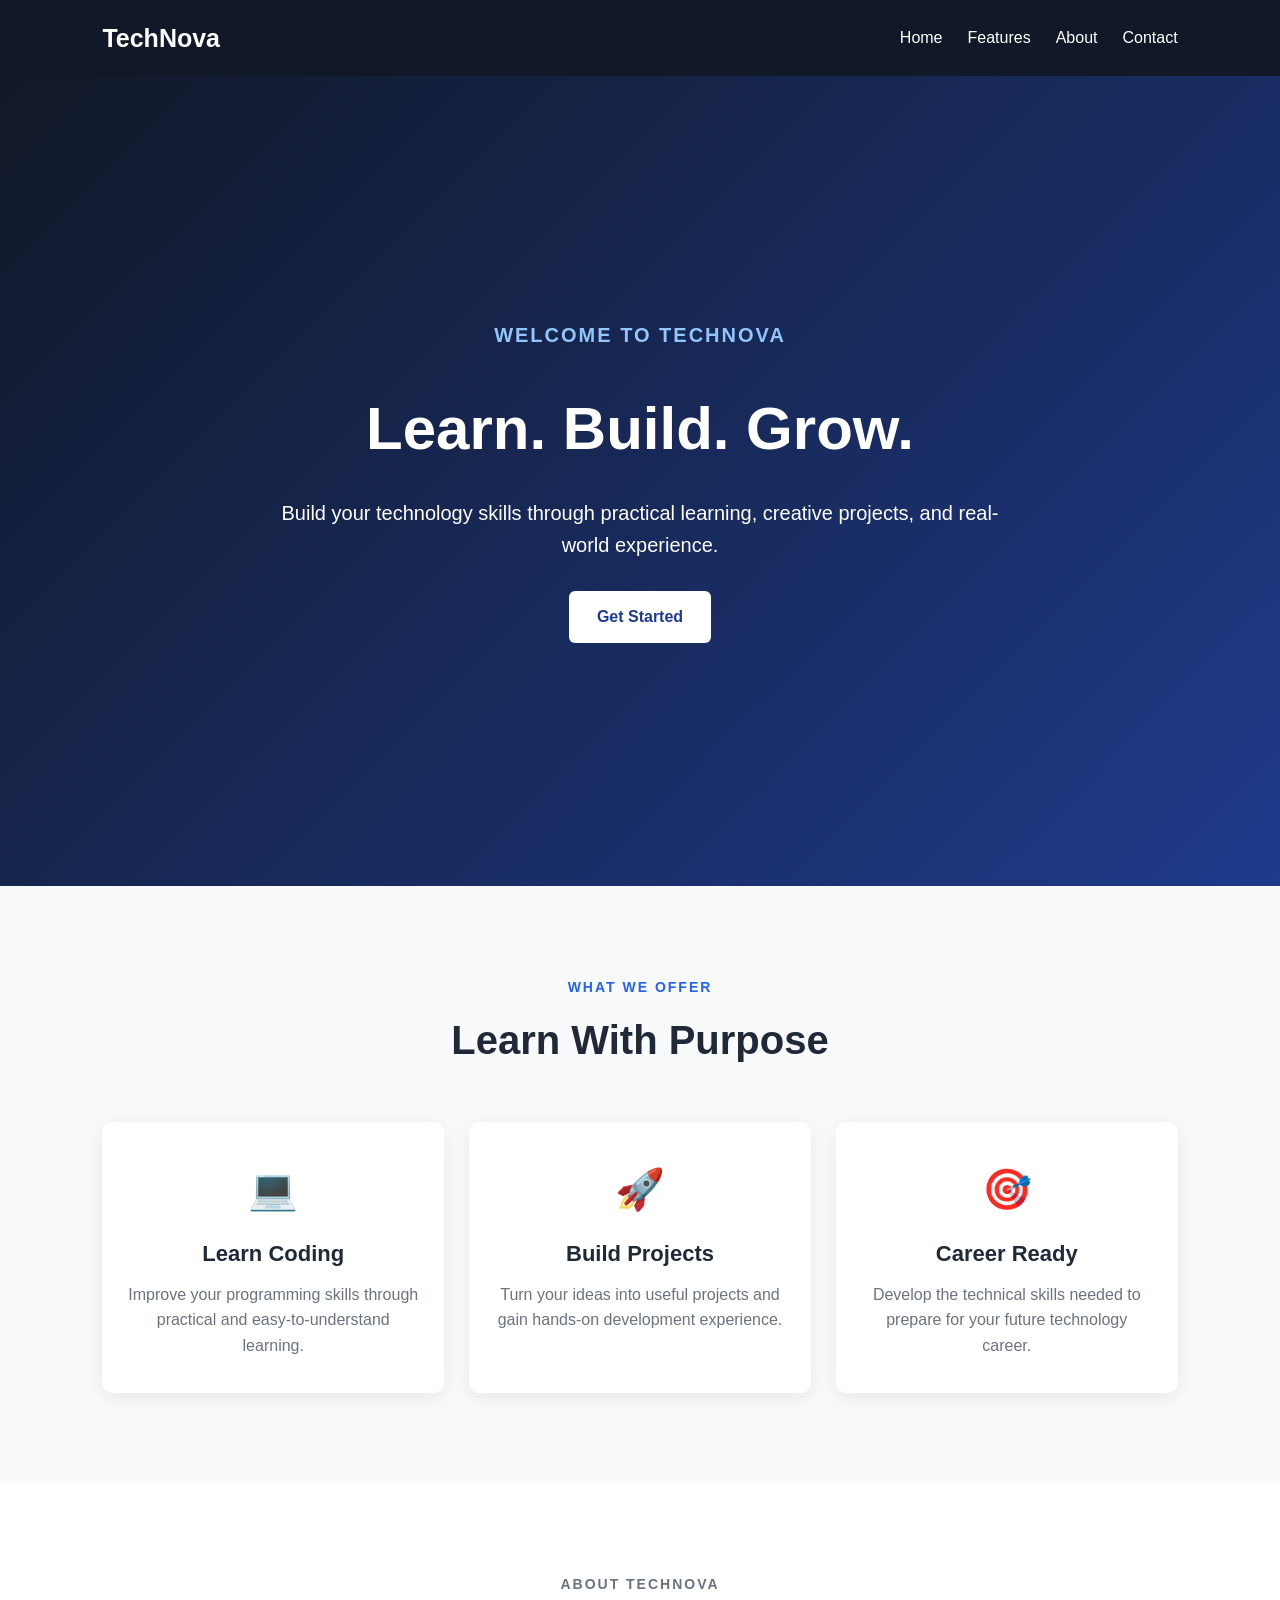
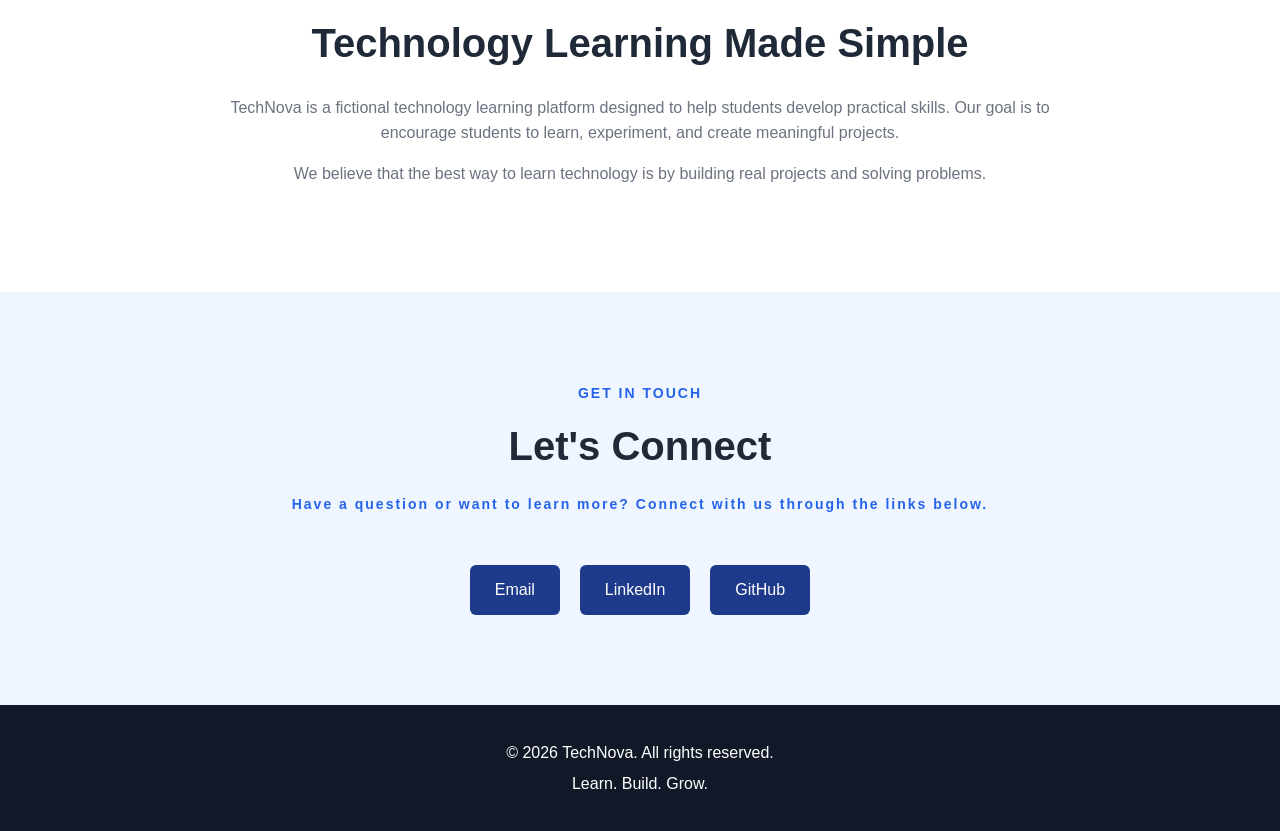
==== index.html @ b002ef48 "Add files via upload" ====
<!DOCTYPE html>
<html lang="en">
<head>
    <meta charset="UTF-8">
    <meta name="viewport" content="width=device-width, initial-scale=1.0">
    <title>TechNova - Learn. Build. Grow.</title>

    <link rel="stylesheet" href="style.css">
</head>

<body>

    <!-- Navigation Bar -->
    <header>
        <nav class="navbar">
            <div class="logo">TechNova</div>

            <ul class="nav-links">
                <li><a href="#home">Home</a></li>
                <li><a href="#features">Features</a></li>
                <li><a href="#about">About</a></li>
                <li><a href="#contact">Contact</a></li>
            </ul>
        </nav>
    </header>


    <!-- Hero Section -->
    <section id="home" class="hero">

        <div class="hero-content">

            <p class="small-heading">WELCOME TO TECHNOVA</p>

            <h1>Learn. Build. Grow.</h1>

            <p>
                Build your technology skills through practical learning,
                creative projects, and real-world experience.
            </p>

            <a href="#features" class="button">Get Started</a>

        </div>

    </section>


    <!-- Features Section -->
    <section id="features" class="features">

        <div class="section-heading">
            <p>WHAT WE OFFER</p>
            <h2>Learn With Purpose</h2>
        </div>

        <div class="feature-container">

            <div class="feature-card">
                <div class="icon">💻</div>
                <h3>Learn Coding</h3>
                <p>
                    Improve your programming skills through
                    practical and easy-to-understand learning.
                </p>
            </div>


            <div class="feature-card">
                <div class="icon">🚀</div>
                <h3>Build Projects</h3>
                <p>
                    Turn your ideas into useful projects and
                    gain hands-on development experience.
                </p>
            </div>


            <div class="feature-card">
                <div class="icon">🎯</div>
                <h3>Career Ready</h3>
                <p>
                    Develop the technical skills needed to
                    prepare for your future technology career.
                </p>
            </div>

        </div>

    </section>


    <!-- About Section -->
    <section id="about" class="about">

        <div class="about-content">

            <p class="small-heading">ABOUT TECHNOVA</p>

            <h2>Technology Learning Made Simple</h2>

            <p>
                TechNova is a fictional technology learning platform
                designed to help students develop practical skills.
                Our goal is to encourage students to learn,
                experiment, and create meaningful projects.
            </p>

            <p>
                We believe that the best way to learn technology
                is by building real projects and solving problems.
            </p>

        </div>

    </section>


    <!-- Contact Section -->
    <section id="contact" class="contact">

        <div class="section-heading">

            <p>GET IN TOUCH</p>

            <h2>Let's Connect</h2>

            <p>
                Have a question or want to learn more?
                Connect with us through the links below.
            </p>

        </div>

        <div class="contact-links">
            <a href="mailto:srichandana045@gmail.com">Email</a>
            <a href="https://www.linkedin.com/"target="_blank">LinkedIn</a>
            <a href="https://github.com/"target="_blank">GitHub</a>
        </div>

    </section>


    <!-- Footer -->
    <footer>

        <p>
            © 2026 TechNova. All rights reserved.
        </p>

        <p>
            Learn. Build. Grow.
        </p>

    </footer>

</body>
</html>
---- style.css ----
/* ================================
   GENERAL STYLES
================================ */

* {
    margin: 0;
    padding: 0;
    box-sizing: border-box;
}

html {
    scroll-behavior: smooth;
}

body {
    font-family: Arial, Helvetica, sans-serif;
    color: #1f2937;
    background-color: #ffffff;
    line-height: 1.6;
}


/* ================================
   NAVIGATION BAR
================================ */

header {
    position: sticky;
    top: 0;
    z-index: 1000;
}

.navbar {
    display: flex;
    justify-content: space-between;
    align-items: center;

    padding: 18px 8%;

    background-color: #111827;
}

.logo {
    color: #ffffff;
    font-size: 25px;
    font-weight: bold;
}

.nav-links {
    display: flex;
    gap: 25px;
    list-style: none;
}

.nav-links a {
    color: #ffffff;
    text-decoration: none;
    font-size: 16px;
}

.nav-links a:hover {
    color: #60a5fa;
}


/* ================================
   HERO SECTION
================================ */

.hero {
    min-height: 90vh;

    display: flex;
    justify-content: center;
    align-items: center;

    text-align: center;

    padding: 60px 20px;

    background: linear-gradient(
        135deg,
        #111827,
        #1e3a8a
    );

    color: #ffffff;
}

.hero-content {
    max-width: 750px;
}

.small-heading {
    font-size: 14px;
    font-weight: bold;
    letter-spacing: 2px;
    margin-bottom: 15px;
    color: #93c5fd;
}

.hero h1 {
    font-size: 60px;
    margin-bottom: 20px;
}

.hero p {
    font-size: 20px;
    margin-bottom: 30px;
}

.button {
    display: inline-block;

    padding: 13px 28px;

    background-color: #ffffff;
    color: #1e3a8a;

    text-decoration: none;

    border-radius: 6px;

    font-weight: bold;
}

.button:hover {
    background-color: #dbeafe;
}


/* ================================
   COMMON SECTION STYLES
================================ */

section {
    padding: 90px 8%;
}

.section-heading {
    text-align: center;
    max-width: 700px;
    margin: 0 auto 50px;
}

.section-heading p {
    color: #2563eb;
    font-size: 14px;
    font-weight: bold;
    letter-spacing: 2px;
}

.section-heading h2 {
    font-size: 40px;
    margin: 10px 0 15px;
}


/* ================================
   FEATURES SECTION
================================ */

.features {
    background-color: #f8fafc;
}

.feature-container {
    display: grid;

    grid-template-columns: repeat(3, 1fr);

    gap: 25px;

    max-width: 1100px;

    margin: auto;
}

.feature-card {
    background-color: #ffffff;

    padding: 35px 25px;

    text-align: center;

    border-radius: 10px;

    box-shadow: 0 5px 20px rgba(0, 0, 0, 0.08);
}

.icon {
    font-size: 40px;
    margin-bottom: 15px;
}

.feature-card h3 {
    font-size: 22px;
    margin-bottom: 10px;
}

.feature-card p {
    color: #6b7280;
}


/* ================================
   ABOUT SECTION
================================ */

.about {
    background-color: #ffffff;
}

.about-content {
    max-width: 850px;
    margin: auto;
    text-align: center;
}

.about-content h2 {
    font-size: 40px;
    margin: 10px 0 20px;
}

.about-content p {
    color: #6b7280;
    margin-bottom: 15px;
}


/* ================================
   CONTACT SECTION
================================ */

.contact {
    background-color: #eff6ff;
}

.contact-links {
    display: flex;

    justify-content: center;

    gap: 20px;

    flex-wrap: wrap;
}

.contact-links a {
    padding: 12px 25px;

    background-color: #1e3a8a;

    color: #ffffff;

    text-decoration: none;

    border-radius: 6px;
}

.contact-links a:hover {
    background-color: #2563eb;
}


/* ================================
   FOOTER
================================ */

footer {
    background-color: #111827;

    color: #ffffff;

    text-align: center;

    padding: 30px 20px;
}

footer p {
    margin: 5px 0;
}


/* ================================
   RESPONSIVE DESIGN
================================ */

@media (max-width: 768px) {

    .navbar {
        flex-direction: column;
        gap: 15px;
    }

    .nav-links {
        gap: 15px;
        flex-wrap: wrap;
        justify-content: center;
    }

    .hero h1 {
        font-size: 42px;
    }

    .hero p {
        font-size: 17px;
    }

    .feature-container {
        grid-template-columns: 1fr;
    }

    .section-heading h2,
    .about-content h2 {
        font-size: 32px;
    }
}
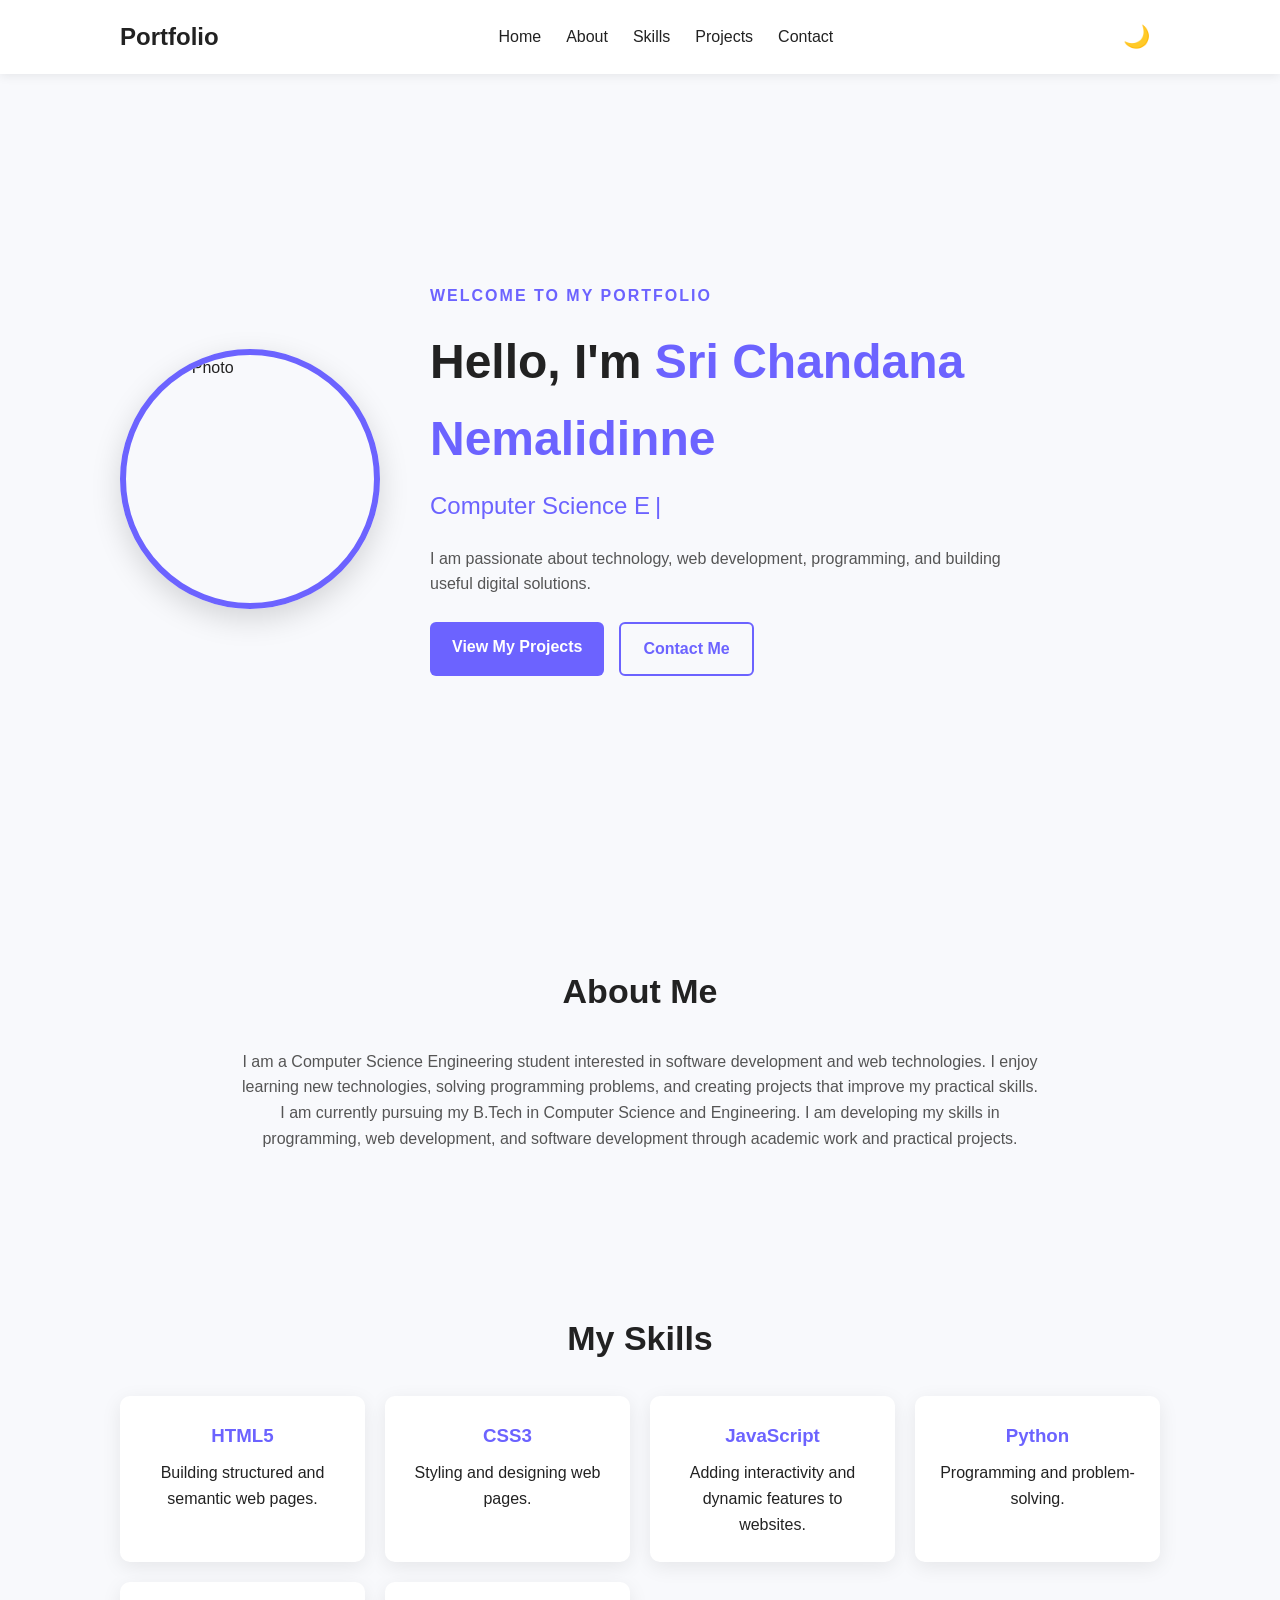
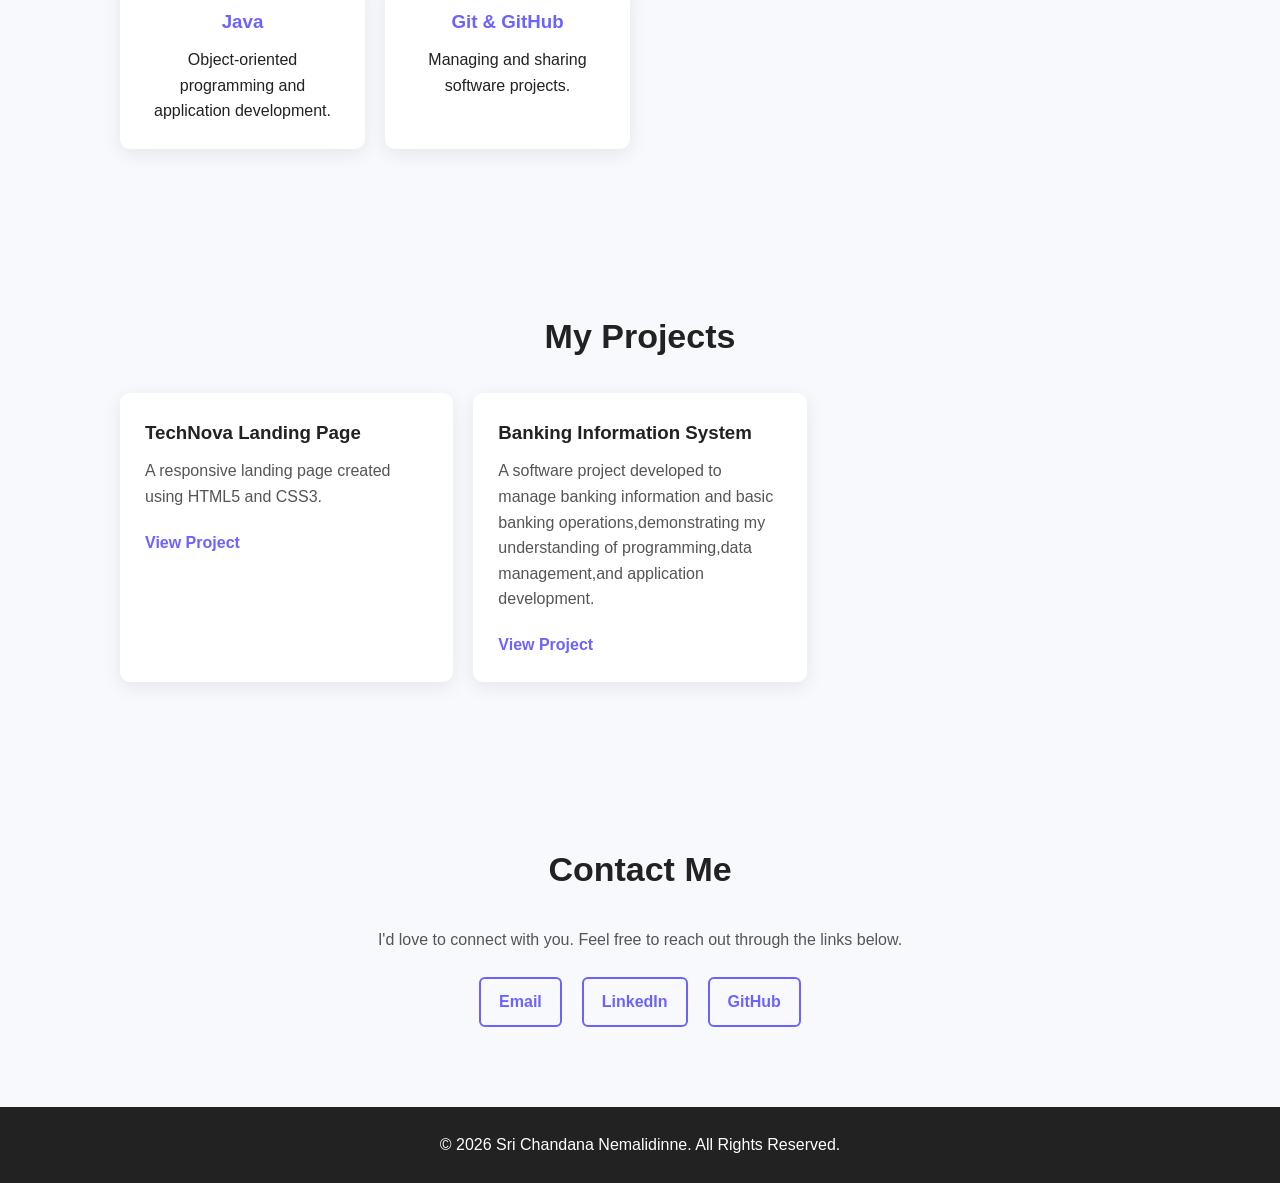
==== commit 9703c6de: "Add Personal Portfolio Task 2" ====
--- a/index.html
+++ b/index.html
@@ -3,156 +3,157 @@
 <head>
     <meta charset="UTF-8">
     <meta name="viewport" content="width=device-width, initial-scale=1.0">
-    <title>TechNova - Learn. Build. Grow.</title>
-
+    <title>Sri Chandana Nemalidinne | Portfolio</title>
     <link rel="stylesheet" href="style.css">
 </head>
 
 <body>
 
-    <!-- Navigation Bar -->
+    <!-- Navigation -->
     <header>
         <nav class="navbar">
-            <div class="logo">TechNova</div>
+            <div class="logo">Portfolio</div>
 
             <ul class="nav-links">
                 <li><a href="#home">Home</a></li>
-                <li><a href="#features">Features</a></li>
                 <li><a href="#about">About</a></li>
+                <li><a href="#skills">Skills</a></li>
+                <li><a href="#projects">Projects</a></li>
                 <li><a href="#contact">Contact</a></li>
             </ul>
+            <button id="theme-toggle" aria-label="Toggle dark mode">🌙</button>
         </nav>
     </header>
 
-
     <!-- Hero Section -->
     <section id="home" class="hero">
+        <img src="assets/avatar.png" alt="Profile Photo">
+        <div class="hero-content">
+            <p class="welcome">WELCOME TO MY PORTFOLIO</p>
 
-        <div class="hero-content">
+            <h1>Hello, I'm <span>Sri Chandana Nemalidinne</span></h1>
 
-            <p class="small-heading">WELCOME TO TECHNOVA</p>
-
-            <h1>Learn. Build. Grow.</h1>
+            <h2 class="typing-text">
+                <span id="typing"></span>
+            </h2>
 
             <p>
-                Build your technology skills through practical learning,
-                creative projects, and real-world experience.
+                I am passionate about technology, web development,
+                programming, and building useful digital solutions.
             </p>
 
-            <a href="#features" class="button">Get Started</a>
-
+            <div class="hero-buttons">
+                <a href="#projects" class="btn">View My Projects</a>
+                <a href="#contact" class="btn secondary-btn">Contact Me</a>
+            </div>
         </div>
 
+        <div class="hero-avatar">
+            <div class="avatar-placeholder">
+            </div>
+        </div>
     </section>
 
+    <!-- About Section -->
+    <section id="about" class="section">
+        <h2>About Me</h2>
 
-    <!-- Features Section -->
-    <section id="features" class="features">
+        <p>
+            I am a Computer Science Engineering student interested in
+            software development and web technologies. I enjoy learning
+            new technologies, solving programming problems, and creating
+            projects that improve my practical skills.
+        </p>
+        <p>
+            I am currently pursuing my B.Tech in Computer Science and Engineering.
+            I am developing my skills in programming, web development, and
+            software development through academic work and practical projects.
+        </p>
+    </section>
 
-        <div class="section-heading">
-            <p>WHAT WE OFFER</p>
-            <h2>Learn With Purpose</h2>
+    <!-- Skills Section -->
+    <section id="skills" class="section">
+        <h2>My Skills</h2>
+
+        <div class="skills-container">
+            <div class="skill-card">
+                <h3>HTML5</h3>
+                <p>Building structured and semantic web pages.</p>
+            </div>
+
+            <div class="skill-card">
+                <h3>CSS3</h3>
+                <P>Styling and designing web pages.</P>
+                </div>
+            <div class="skill-card">
+                <h3>JavaScript</h3>
+                <p>Adding interactivity and dynamic features to websites.</p>
+            </div>
+
+            <div class="skill-card">
+                <h3>Python</h3>
+                <p>Programming and problem-solving.</p>
+            </div>
+            <div class="skill-card">
+                <h3>Java</h3>
+                <p>Object-oriented programming and application development.</p>
+            </div>
+
+            <div class="skill-card">
+                <h3>Git & GitHub</h3>
+                <p>Managing and sharing software projects.</p>
+            </div>
         </div>
+    </section>
 
-        <div class="feature-container">
+    <!-- Projects Section -->
+    <section id="projects" class="section">
+        <h2>My Projects</h2>
 
-            <div class="feature-card">
-                <div class="icon">💻</div>
-                <h3>Learn Coding</h3>
+        <div class="projects-container">
+
+            <div class="project-card">
+                <h3>TechNova Landing Page</h3>
                 <p>
-                    Improve your programming skills through
-                    practical and easy-to-understand learning.
+                    A responsive landing page created using HTML5 and CSS3.
                 </p>
+                <a href="https://github.com/chandanaN18/OIBSIP" class="project-link">View Project</a>
+            </div>
+            <div class="project-card">
+                <h3>Banking Information System</h3>
+                <p>
+                    A software project developed to manage banking information and basic banking operations,demonstrating my understanding of programming,data management,and application development.
+                </p>
+                <a href="https://github.com/chandanaN18/upskillcampus" class="project-link">View Project</a>
             </div>
 
 
-            <div class="feature-card">
-                <div class="icon">🚀</div>
-                <h3>Build Projects</h3>
-                <p>
-                    Turn your ideas into useful projects and
-                    gain hands-on development experience.
-                </p>
-            </div>
-
-
-            <div class="feature-card">
-                <div class="icon">🎯</div>
-                <h3>Career Ready</h3>
-                <p>
-                    Develop the technical skills needed to
-                    prepare for your future technology career.
-                </p>
-            </div>
-
+            
         </div>
-
     </section>
 
+    <!-- Contact Section -->
+    <section id="contact" class="section contact-section">
+        <h2>Contact Me</h2>
 
-    <!-- About Section -->
-    <section id="about" class="about">
-
-        <div class="about-content">
-
-            <p class="small-heading">ABOUT TECHNOVA</p>
-
-            <h2>Technology Learning Made Simple</h2>
-
-            <p>
-                TechNova is a fictional technology learning platform
-                designed to help students develop practical skills.
-                Our goal is to encourage students to learn,
-                experiment, and create meaningful projects.
-            </p>
-
-            <p>
-                We believe that the best way to learn technology
-                is by building real projects and solving problems.
-            </p>
-
-        </div>
-
-    </section>
-
-
-    <!-- Contact Section -->
-    <section id="contact" class="contact">
-
-        <div class="section-heading">
-
-            <p>GET IN TOUCH</p>
-
-            <h2>Let's Connect</h2>
-
-            <p>
-                Have a question or want to learn more?
-                Connect with us through the links below.
-            </p>
-
-        </div>
+        <p>
+            I'd love to connect with you. Feel free to reach out through
+            the links below.
+        </p>
 
         <div class="contact-links">
             <a href="mailto:srichandana045@gmail.com">Email</a>
-            <a href="https://www.linkedin.com/"target="_blank">LinkedIn</a>
-            <a href="https://github.com/"target="_blank">GitHub</a>
+            <a href="https://www.linkedin.com/in/sri-chandana-nemalidinne-390ba33a1/" target="_blank">LinkedIn</a>
+            <a href="https://github.com/chandanaN18" target="_blank">GitHub</a>
         </div>
-
     </section>
-
 
     <!-- Footer -->
     <footer>
-
-        <p>
-            © 2026 TechNova. All rights reserved.
-        </p>
-
-        <p>
-            Learn. Build. Grow.
-        </p>
-
+        <p>© 2026 Sri Chandana Nemalidinne. All Rights Reserved.</p>
     </footer>
+    <button id="back-to-top" aria-label="Back to top">↑</button>
+    <script src="script.js"></script>
 
 </body>
 </html>
--- a/style.css
+++ b/style.css
@@ -1,292 +1,272 @@
-/* ================================
-   GENERAL STYLES
-================================ */
+/* ===== General Styles ===== */
 
 * {
     margin: 0;
     padding: 0;
     box-sizing: border-box;
-}
-
-html {
     scroll-behavior: smooth;
 }
 
 body {
-    font-family: Arial, Helvetica, sans-serif;
-    color: #1f2937;
-    background-color: #ffffff;
+    font-family: Arial, sans-serif;
     line-height: 1.6;
-}
-
-
-/* ================================
-   NAVIGATION BAR
-================================ */
+    background: #f8f9fc;
+    color: #222;
+}
+
+a {
+    text-decoration: none;
+    color: inherit;
+}
+
+section {
+    scroll-margin-top: 80px;
+}
+
+
+/* ===== Navigation ===== */
 
 header {
     position: sticky;
     top: 0;
     z-index: 1000;
+    background: #ffffff;
+    box-shadow: 0 2px 10px rgba(0, 0, 0, 0.08);
 }
 
 .navbar {
+    max-width: 1100px;
+    margin: auto;
+    padding: 18px 30px;
     display: flex;
     justify-content: space-between;
     align-items: center;
-
-    padding: 18px 8%;
-
-    background-color: #111827;
 }
 
 .logo {
-    color: #ffffff;
-    font-size: 25px;
+    font-size: 24px;
     font-weight: bold;
 }
 
 .nav-links {
+    list-style: none;
     display: flex;
     gap: 25px;
-    list-style: none;
 }
 
 .nav-links a {
-    color: #ffffff;
-    text-decoration: none;
-    font-size: 16px;
+    font-weight: 500;
+    transition: 0.3s;
 }
 
 .nav-links a:hover {
-    color: #60a5fa;
-}
-
-
-/* ================================
-   HERO SECTION
-================================ */
+    color: #6c63ff;
+}
+
+
+/* ===== Hero Section ===== */
 
 .hero {
     min-height: 90vh;
-
+    max-width: 1100px;
+    margin: auto;
+    padding: 80px 30px;
     display: flex;
-    justify-content: center;
     align-items: center;
-
-    text-align: center;
-
-    padding: 60px 20px;
-
-    background: linear-gradient(
-        135deg,
-        #111827,
-        #1e3a8a
-    );
-
-    color: #ffffff;
+    justify-content: space-between;
+    gap: 50px;
+}
+
+.hero > img {
+    width: 260px;
+    height: 260px;
+    object-fit: cover;
+    border-radius: 50%;
+    border: 6px solid #6c63ff;
+    box-shadow: 0 10px 30px rgba(0, 0, 0, 0.15);
 }
 
 .hero-content {
-    max-width: 750px;
-}
-
-.small-heading {
-    font-size: 14px;
+    flex: 1;
+}
+
+.welcome {
+    color: #6c63ff;
     font-weight: bold;
     letter-spacing: 2px;
     margin-bottom: 15px;
-    color: #93c5fd;
 }
 
 .hero h1 {
-    font-size: 60px;
+    font-size: 48px;
+    margin-bottom: 10px;
+}
+
+.hero h1 span {
+    color: #6c63ff;
+}
+
+.hero h2 {
+    font-size: 24px;
     margin-bottom: 20px;
-}
-
-.hero p {
-    font-size: 20px;
+    font-weight: 500;
+}
+
+.hero-content > p:not(.welcome) {
+    max-width: 600px;
+    margin-bottom: 25px;
+    color: #555;
+}
+
+.hero-buttons {
+    display: flex;
+    gap: 15px;
+    flex-wrap: wrap;
+}
+
+.btn {
+    display: inline-block;
+    padding: 12px 22px;
+    border-radius: 6px;
+    background: #6c63ff;
+    color: white;
+    font-weight: bold;
+    transition: 0.3s;
+}
+
+.btn:hover {
+    transform: translateY(-2px);
+    opacity: 0.9;
+}
+
+.secondary-btn {
+    background: transparent;
+    color: #6c63ff;
+    border: 2px solid #6c63ff;
+}
+
+
+/* ===== Common Section ===== */
+
+.section {
+    max-width: 1100px;
+    margin: auto;
+    padding: 80px 30px;
+}
+
+.section h2 {
+    text-align: center;
+    font-size: 34px;
     margin-bottom: 30px;
 }
 
-.button {
-    display: inline-block;
-
-    padding: 13px 28px;
-
-    background-color: #ffffff;
-    color: #1e3a8a;
-
-    text-decoration: none;
-
-    border-radius: 6px;
-
-    font-weight: bold;
-}
-
-.button:hover {
-    background-color: #dbeafe;
-}
-
-
-/* ================================
-   COMMON SECTION STYLES
-================================ */
-
-section {
-    padding: 90px 8%;
-}
-
-.section-heading {
-    text-align: center;
-    max-width: 700px;
-    margin: 0 auto 50px;
-}
-
-.section-heading p {
-    color: #2563eb;
-    font-size: 14px;
-    font-weight: bold;
-    letter-spacing: 2px;
-}
-
-.section-heading h2 {
-    font-size: 40px;
-    margin: 10px 0 15px;
-}
-
-
-/* ================================
-   FEATURES SECTION
-================================ */
-
-.features {
-    background-color: #f8fafc;
-}
-
-.feature-container {
-    display: grid;
-
-    grid-template-columns: repeat(3, 1fr);
-
-    gap: 25px;
-
-    max-width: 1100px;
-
-    margin: auto;
-}
-
-.feature-card {
-    background-color: #ffffff;
-
-    padding: 35px 25px;
-
-    text-align: center;
-
-    border-radius: 10px;
-
-    box-shadow: 0 5px 20px rgba(0, 0, 0, 0.08);
-}
-
-.icon {
-    font-size: 40px;
-    margin-bottom: 15px;
-}
-
-.feature-card h3 {
-    font-size: 22px;
-    margin-bottom: 10px;
-}
-
-.feature-card p {
-    color: #6b7280;
-}
-
-
-/* ================================
-   ABOUT SECTION
-================================ */
-
-.about {
-    background-color: #ffffff;
-}
-
-.about-content {
-    max-width: 850px;
+.section > p {
+    max-width: 800px;
     margin: auto;
     text-align: center;
-}
-
-.about-content h2 {
-    font-size: 40px;
-    margin: 10px 0 20px;
-}
-
-.about-content p {
-    color: #6b7280;
-    margin-bottom: 15px;
-}
-
-
-/* ================================
-   CONTACT SECTION
-================================ */
-
-.contact {
-    background-color: #eff6ff;
+    color: #555;
+}
+
+
+/* ===== Skills ===== */
+
+.skills-container {
+    display: grid;
+    grid-template-columns: repeat(4, 1fr);
+    gap: 20px;
+}
+
+.skill-card {
+    background: white;
+    padding: 25px;
+    text-align: center;
+    border-radius: 10px;
+    box-shadow: 0 5px 20px rgba(0, 0, 0, 0.08);
+    transition: 0.3s;
+}
+
+.skill-card:hover {
+    transform: translateY(-5px);
+}
+
+.skill-card h3 {
+    margin-bottom: 10px;
+    color: #6c63ff;
+}
+
+
+/* ===== Projects ===== */
+
+.projects-container {
+    display: grid;
+    grid-template-columns: repeat(3, 1fr);
+    gap: 20px;
+}
+
+.project-card {
+    background: white;
+    padding: 25px;
+    border-radius: 10px;
+    box-shadow: 0 5px 20px rgba(0, 0, 0, 0.08);
+}
+
+.project-card h3 {
+    margin-bottom: 10px;
+}
+
+.project-card p {
+    color: #555;
+    margin-bottom: 20px;
+}
+
+.project-link {
+    color: #6c63ff;
+    font-weight: bold;
+}
+
+
+/* ===== Contact ===== */
+
+.contact-section {
+    text-align: center;
 }
 
 .contact-links {
+    margin-top: 25px;
     display: flex;
-
     justify-content: center;
-
     gap: 20px;
-
     flex-wrap: wrap;
 }
 
 .contact-links a {
-    padding: 12px 25px;
-
-    background-color: #1e3a8a;
-
-    color: #ffffff;
-
-    text-decoration: none;
-
+    padding: 10px 18px;
+    border: 2px solid #6c63ff;
     border-radius: 6px;
+    color: #6c63ff;
+    font-weight: bold;
+    transition: 0.3s;
 }
 
 .contact-links a:hover {
-    background-color: #2563eb;
-}
-
-
-/* ================================
-   FOOTER
-================================ */
+    background: #6c63ff;
+    color: white;
+}
+
+
+/* ===== Footer ===== */
 
 footer {
-    background-color: #111827;
-
-    color: #ffffff;
-
     text-align: center;
-
-    padding: 30px 20px;
-}
-
-footer p {
-    margin: 5px 0;
-}
-
-
-/* ================================
-   RESPONSIVE DESIGN
-================================ */
-
-@media (max-width: 768px) {
+    padding: 25px;
+    background: #222;
+    color: white;
+}
+
+
+/* ===== Responsive Design ===== */
+
+@media (max-width: 800px) {
 
     .navbar {
         flex-direction: column;
@@ -298,21 +278,328 @@
         flex-wrap: wrap;
         justify-content: center;
     }
+    #theme-toggle {
+    margin-top: 5px;
+}
+
+    .hero {
+        flex-direction: column-reverse;
+        text-align: center;
+        padding-top: 60px;
+    }
+
+    .hero-buttons {
+        justify-content: center;
+    }
 
     .hero h1 {
-        font-size: 42px;
-    }
-
-    .hero p {
-        font-size: 17px;
-    }
-
-    .feature-container {
+        font-size: 38px;
+    }
+
+    .skills-container {
+        grid-template-columns: repeat(2, 1fr);
+    }
+
+    .projects-container {
         grid-template-columns: 1fr;
     }
-
-    .section-heading h2,
-    .about-content h2 {
+}
+
+
+@media (max-width: 500px) {
+
+    .hero > img {
+        width: 200px;
+        height: 200px;
+    }
+
+    .hero h1 {
         font-size: 32px;
     }
+
+    .hero h2 {
+        font-size: 20px;
+    }
+
+    .skills-container {
+        grid-template-columns: 1fr;
+    }
+    #back-to-top {
+    right: 15px;
+    bottom: 15px;
+    width: 40px;
+    height: 40px;
+    font-size: 20px;
+}
+}
+/* ===== Portfolio Animations ===== */
+
+/* Fade-in animation */
+@keyframes fadeIn {
+    from {
+        opacity: 0;
+        transform: translateY(30px);
+    }
+
+    to {
+        opacity: 1;
+        transform: translateY(0);
+    }
+}
+
+/* Hero animation */
+.hero-content {
+    animation: fadeIn 1s ease forwards;
+}
+
+.hero > img {
+    animation: fadeIn 1s ease 0.2s forwards;
+    opacity: 0;
+}
+
+/* Welcome text animation */
+.welcome {
+    animation: fadeIn 0.8s ease forwards;
+}
+
+/* Button hover animation */
+.btn {
+    transition: transform 0.3s ease, box-shadow 0.3s ease;
+}
+
+.btn:hover {
+    transform: translateY(-4px);
+    box-shadow: 0 8px 20px rgba(108, 99, 255, 0.25);
+}
+
+/* Navigation hover animation */
+.nav-links a {
+    position: relative;
+}
+
+.nav-links a::after {
+    content: "";
+    position: absolute;
+    width: 0;
+    height: 2px;
+    left: 50%;
+    bottom: -6px;
+    background: #6c63ff;
+    transition: all 0.3s ease;
+    transform: translateX(-50%);
+}
+
+.nav-links a:hover::after {
+    width: 100%;
+}
+
+/* Skill card animation */
+.skill-card {
+    transition: transform 0.3s ease, box-shadow 0.3s ease;
+}
+
+.skill-card:hover {
+    transform: translateY(-8px);
+    box-shadow: 0 12px 30px rgba(0, 0, 0, 0.12);
+}
+
+/* Project card animation */
+.project-card {
+    transition: transform 0.3s ease, box-shadow 0.3s ease;
+}
+
+.project-card:hover {
+    transform: translateY(-8px);
+    box-shadow: 0 12px 30px rgba(0, 0, 0, 0.12);
+}
+
+/* Project link animation */
+.project-link {
+    transition: 0.3s ease;
+}
+
+.project-link:hover {
+    letter-spacing: 0.5px;
+}
+
+/* Contact button animation */
+.contact-links a {
+    transition: transform 0.3s ease, background 0.3s ease, color 0.3s ease;
+}
+
+.contact-links a:hover {
+    transform: translateY(-4px);
+}
+
+/* Profile image hover animation */
+.hero > img {
+    transition: transform 0.4s ease, box-shadow 0.4s ease;
+}
+
+.hero > img:hover {
+    transform: scale(1.05);
+    box-shadow: 0 15px 35px rgba(108, 99, 255, 0.25);
+}
+
+/* Section heading animation */
+.section h2 {
+    transition: transform 0.3s ease;
+}
+
+.section h2:hover {
+    transform: translateY(-3px);
+}
+
+/* Footer animation */
+footer {
+    transition: 0.3s ease;
+}
+
+footer:hover {
+    letter-spacing: 0.3px;
+}
+/* ===== Scroll Reveal Animation ===== */
+
+.section {
+    opacity: 0;
+    transform: translateY(40px);
+    transition: opacity 0.8s ease, transform 0.8s ease;
+}
+
+.section.show {
+    opacity: 1;
+    transform: translateY(0);
+}
+/* ===== Typing Animation ===== */
+
+.typing-text {
+    min-height: 38px;
+    color: #333;
+}
+
+#typing {
+    color: #6c63ff;
+}
+
+#typing::after {
+    content: "|";
+    margin-left: 5px;
+    animation: blink 0.7s infinite;
+}
+
+@keyframes blink {
+    0%, 50% {
+        opacity: 1;
+    }
+
+    51%, 100% {
+        opacity: 0;
+    }
+}
+/* ===== Dark Mode ===== */
+
+#theme-toggle {
+    border: none;
+    background: transparent;
+    font-size: 22px;
+    cursor: pointer;
+    padding: 6px 10px;
+    border-radius: 50%;
+    transition: transform 0.3s ease, background 0.3s ease;
+}
+
+#theme-toggle:hover {
+    transform: rotate(20deg) scale(1.1);
+    background: rgba(108, 99, 255, 0.1);
+}
+
+/* Dark theme */
+
+body.dark-mode {
+    background: #121212;
+    color: #f5f5f5;
+}
+
+body.dark-mode header {
+    background: #1b1b1b;
+}
+
+body.dark-mode .nav-links a {
+    color: #f5f5f5;
+}
+
+body.dark-mode .nav-links a:hover {
+    color: #8b84ff;
+}
+
+body.dark-mode .hero-content > p:not(.welcome) {
+    color: #cccccc;
+}
+
+body.dark-mode .section > p {
+    color: #cccccc;
+}
+
+body.dark-mode .skill-card,
+body.dark-mode .project-card {
+    background: #1e1e1e;
+    color: #f5f5f5;
+}
+
+body.dark-mode .skill-card p,
+body.dark-mode .project-card p {
+    color: #cccccc;
+}
+
+body.dark-mode .typing-text {
+    color: #f5f5f5;
+}
+
+body.dark-mode .secondary-btn {
+    color: #8b84ff;
+    border-color: #8b84ff;
+}
+
+body.dark-mode .contact-links a {
+    color: #8b84ff;
+    border-color: #8b84ff;
+}
+
+body.dark-mode footer {
+    background: #080808;
+}
+/* ===== Back to Top Button ===== */
+
+#back-to-top {
+    position: fixed;
+    right: 25px;
+    bottom: 25px;
+    width: 45px;
+    height: 45px;
+    border: none;
+    border-radius: 50%;
+    background: #6c63ff;
+    color: white;
+    font-size: 24px;
+    font-weight: bold;
+    cursor: pointer;
+
+    opacity: 0;
+    visibility: hidden;
+    transform: translateY(20px);
+
+    transition: opacity 0.3s ease,
+                visibility 0.3s ease,
+                transform 0.3s ease;
+}
+
+#back-to-top.show {
+    opacity: 1;
+    visibility: visible;
+    transform: translateY(0);
+}
+
+#back-to-top:hover {
+    transform: translateY(-5px);
+    box-shadow: 0 8px 20px rgba(108, 99, 255, 0.3);
 }
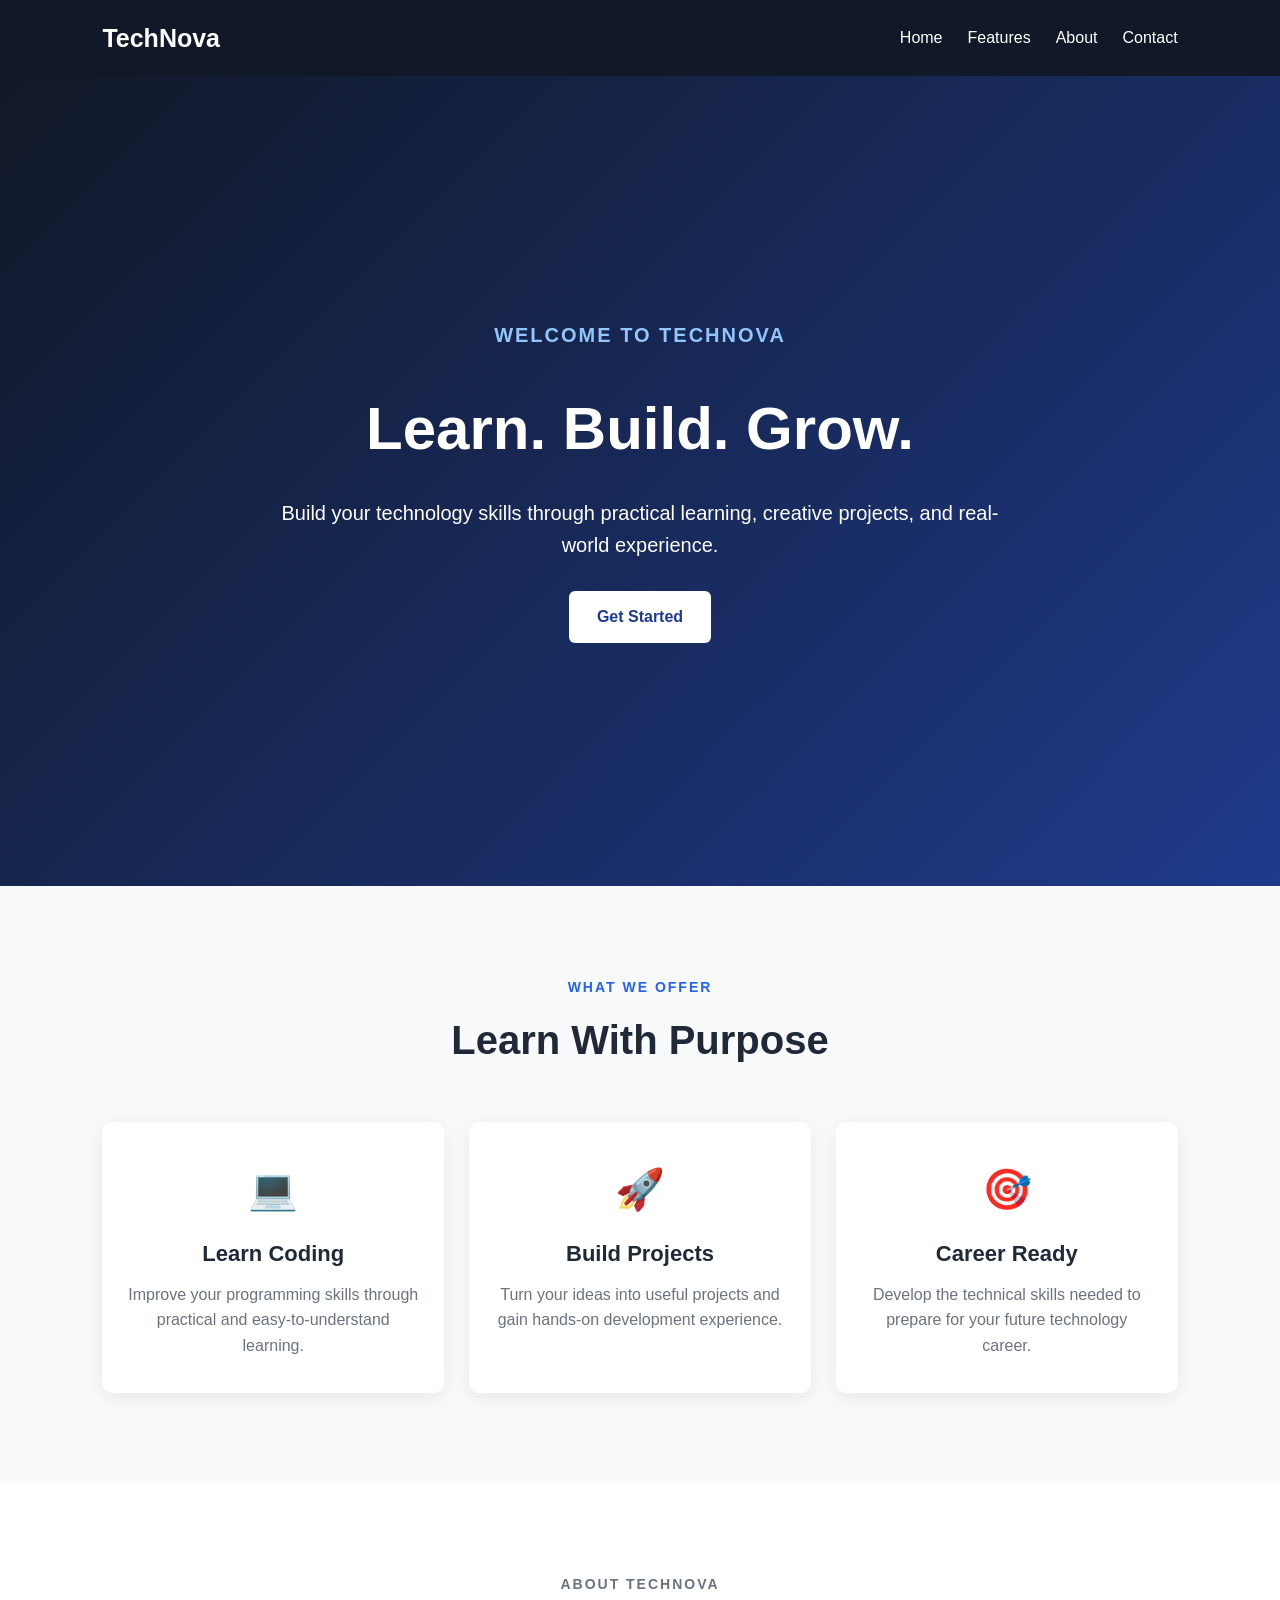
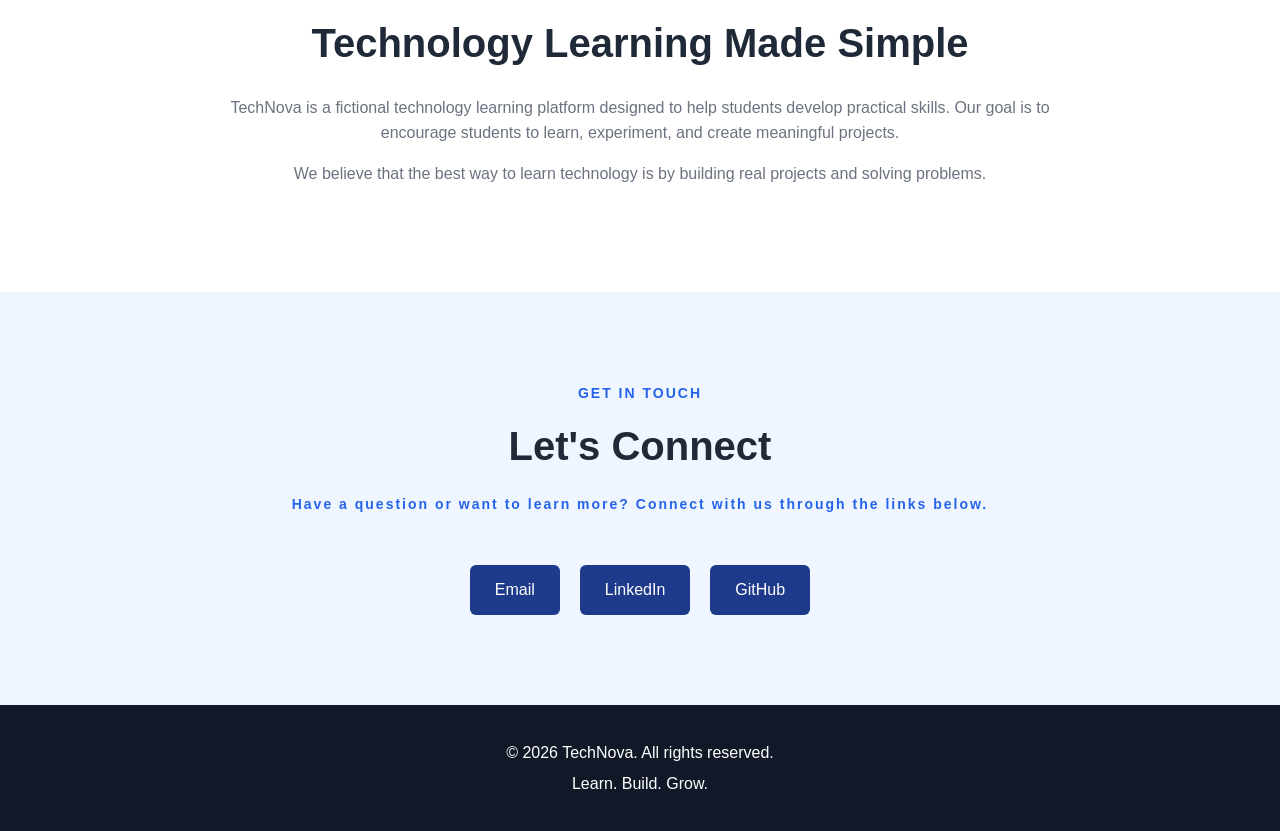
==== commit fbdafaad: "Add landing page files" ====
--- a/index.html
+++ b/index.html
@@ -3,157 +3,156 @@
 <head>
     <meta charset="UTF-8">
     <meta name="viewport" content="width=device-width, initial-scale=1.0">
-    <title>Sri Chandana Nemalidinne | Portfolio</title>
+    <title>TechNova - Learn. Build. Grow.</title>
+
     <link rel="stylesheet" href="style.css">
 </head>
 
 <body>
 
-    <!-- Navigation -->
+    <!-- Navigation Bar -->
     <header>
         <nav class="navbar">
-            <div class="logo">Portfolio</div>
+            <div class="logo">TechNova</div>
 
             <ul class="nav-links">
                 <li><a href="#home">Home</a></li>
+                <li><a href="#features">Features</a></li>
                 <li><a href="#about">About</a></li>
-                <li><a href="#skills">Skills</a></li>
-                <li><a href="#projects">Projects</a></li>
                 <li><a href="#contact">Contact</a></li>
             </ul>
-            <button id="theme-toggle" aria-label="Toggle dark mode">🌙</button>
         </nav>
     </header>
 
+
     <!-- Hero Section -->
     <section id="home" class="hero">
-        <img src="assets/avatar.png" alt="Profile Photo">
+
         <div class="hero-content">
-            <p class="welcome">WELCOME TO MY PORTFOLIO</p>
 
-            <h1>Hello, I'm <span>Sri Chandana Nemalidinne</span></h1>
+            <p class="small-heading">WELCOME TO TECHNOVA</p>
 
-            <h2 class="typing-text">
-                <span id="typing"></span>
-            </h2>
+            <h1>Learn. Build. Grow.</h1>
 
             <p>
-                I am passionate about technology, web development,
-                programming, and building useful digital solutions.
+                Build your technology skills through practical learning,
+                creative projects, and real-world experience.
             </p>
 
-            <div class="hero-buttons">
-                <a href="#projects" class="btn">View My Projects</a>
-                <a href="#contact" class="btn secondary-btn">Contact Me</a>
-            </div>
+            <a href="#features" class="button">Get Started</a>
+
         </div>
 
-        <div class="hero-avatar">
-            <div class="avatar-placeholder">
-            </div>
-        </div>
     </section>
 
-    <!-- About Section -->
-    <section id="about" class="section">
-        <h2>About Me</h2>
 
-        <p>
-            I am a Computer Science Engineering student interested in
-            software development and web technologies. I enjoy learning
-            new technologies, solving programming problems, and creating
-            projects that improve my practical skills.
-        </p>
-        <p>
-            I am currently pursuing my B.Tech in Computer Science and Engineering.
-            I am developing my skills in programming, web development, and
-            software development through academic work and practical projects.
-        </p>
-    </section>
+    <!-- Features Section -->
+    <section id="features" class="features">
 
-    <!-- Skills Section -->
-    <section id="skills" class="section">
-        <h2>My Skills</h2>
+        <div class="section-heading">
+            <p>WHAT WE OFFER</p>
+            <h2>Learn With Purpose</h2>
+        </div>
 
-        <div class="skills-container">
-            <div class="skill-card">
-                <h3>HTML5</h3>
-                <p>Building structured and semantic web pages.</p>
-            </div>
+        <div class="feature-container">
 
-            <div class="skill-card">
-                <h3>CSS3</h3>
-                <P>Styling and designing web pages.</P>
-                </div>
-            <div class="skill-card">
-                <h3>JavaScript</h3>
-                <p>Adding interactivity and dynamic features to websites.</p>
-            </div>
-
-            <div class="skill-card">
-                <h3>Python</h3>
-                <p>Programming and problem-solving.</p>
-            </div>
-            <div class="skill-card">
-                <h3>Java</h3>
-                <p>Object-oriented programming and application development.</p>
-            </div>
-
-            <div class="skill-card">
-                <h3>Git & GitHub</h3>
-                <p>Managing and sharing software projects.</p>
-            </div>
-        </div>
-    </section>
-
-    <!-- Projects Section -->
-    <section id="projects" class="section">
-        <h2>My Projects</h2>
-
-        <div class="projects-container">
-
-            <div class="project-card">
-                <h3>TechNova Landing Page</h3>
+            <div class="feature-card">
+                <div class="icon">💻</div>
+                <h3>Learn Coding</h3>
                 <p>
-                    A responsive landing page created using HTML5 and CSS3.
+                    Improve your programming skills through
+                    practical and easy-to-understand learning.
                 </p>
-                <a href="https://github.com/chandanaN18/OIBSIP" class="project-link">View Project</a>
-            </div>
-            <div class="project-card">
-                <h3>Banking Information System</h3>
-                <p>
-                    A software project developed to manage banking information and basic banking operations,demonstrating my understanding of programming,data management,and application development.
-                </p>
-                <a href="https://github.com/chandanaN18/upskillcampus" class="project-link">View Project</a>
             </div>
 
 
-            
+            <div class="feature-card">
+                <div class="icon">🚀</div>
+                <h3>Build Projects</h3>
+                <p>
+                    Turn your ideas into useful projects and
+                    gain hands-on development experience.
+                </p>
+            </div>
+
+
+            <div class="feature-card">
+                <div class="icon">🎯</div>
+                <h3>Career Ready</h3>
+                <p>
+                    Develop the technical skills needed to
+                    prepare for your future technology career.
+                </p>
+            </div>
+
         </div>
+
     </section>
 
+
+    <!-- About Section -->
+    <section id="about" class="about">
+
+        <div class="about-content">
+
+            <p class="small-heading">ABOUT TECHNOVA</p>
+
+            <h2>Technology Learning Made Simple</h2>
+
+            <p>
+                TechNova is a fictional technology learning platform
+                designed to help students develop practical skills.
+                Our goal is to encourage students to learn,
+                experiment, and create meaningful projects.
+            </p>
+
+            <p>
+                We believe that the best way to learn technology
+                is by building real projects and solving problems.
+            </p>
+
+        </div>
+
+    </section>
+
+
     <!-- Contact Section -->
-    <section id="contact" class="section contact-section">
-        <h2>Contact Me</h2>
+    <section id="contact" class="contact">
 
-        <p>
-            I'd love to connect with you. Feel free to reach out through
-            the links below.
-        </p>
+        <div class="section-heading">
+
+            <p>GET IN TOUCH</p>
+
+            <h2>Let's Connect</h2>
+
+            <p>
+                Have a question or want to learn more?
+                Connect with us through the links below.
+            </p>
+
+        </div>
 
         <div class="contact-links">
             <a href="mailto:srichandana045@gmail.com">Email</a>
-            <a href="https://www.linkedin.com/in/sri-chandana-nemalidinne-390ba33a1/" target="_blank">LinkedIn</a>
-            <a href="https://github.com/chandanaN18" target="_blank">GitHub</a>
+            <a href="https://www.linkedin.com/"target="_blank">LinkedIn</a>
+            <a href="https://github.com/"target="_blank">GitHub</a>
         </div>
+
     </section>
+
 
     <!-- Footer -->
     <footer>
-        <p>© 2026 Sri Chandana Nemalidinne. All Rights Reserved.</p>
+
+        <p>
+            © 2026 TechNova. All rights reserved.
+        </p>
+
+        <p>
+            Learn. Build. Grow.
+        </p>
+
     </footer>
-    <button id="back-to-top" aria-label="Back to top">↑</button>
-    <script src="script.js"></script>
 
 </body>
 </html>
--- a/style.css
+++ b/style.css
@@ -1,272 +1,292 @@
-/* ===== General Styles ===== */
+/* ================================
+   GENERAL STYLES
+================================ */
 
 * {
     margin: 0;
     padding: 0;
     box-sizing: border-box;
+}
+
+html {
     scroll-behavior: smooth;
 }
 
 body {
-    font-family: Arial, sans-serif;
+    font-family: Arial, Helvetica, sans-serif;
+    color: #1f2937;
+    background-color: #ffffff;
     line-height: 1.6;
-    background: #f8f9fc;
-    color: #222;
-}
-
-a {
-    text-decoration: none;
-    color: inherit;
-}
-
-section {
-    scroll-margin-top: 80px;
-}
-
-
-/* ===== Navigation ===== */
+}
+
+
+/* ================================
+   NAVIGATION BAR
+================================ */
 
 header {
     position: sticky;
     top: 0;
     z-index: 1000;
-    background: #ffffff;
-    box-shadow: 0 2px 10px rgba(0, 0, 0, 0.08);
 }
 
 .navbar {
-    max-width: 1100px;
-    margin: auto;
-    padding: 18px 30px;
     display: flex;
     justify-content: space-between;
     align-items: center;
+
+    padding: 18px 8%;
+
+    background-color: #111827;
 }
 
 .logo {
-    font-size: 24px;
+    color: #ffffff;
+    font-size: 25px;
     font-weight: bold;
 }
 
 .nav-links {
-    list-style: none;
     display: flex;
     gap: 25px;
+    list-style: none;
 }
 
 .nav-links a {
-    font-weight: 500;
-    transition: 0.3s;
+    color: #ffffff;
+    text-decoration: none;
+    font-size: 16px;
 }
 
 .nav-links a:hover {
-    color: #6c63ff;
-}
-
-
-/* ===== Hero Section ===== */
+    color: #60a5fa;
+}
+
+
+/* ================================
+   HERO SECTION
+================================ */
 
 .hero {
     min-height: 90vh;
-    max-width: 1100px;
-    margin: auto;
-    padding: 80px 30px;
+
     display: flex;
+    justify-content: center;
     align-items: center;
-    justify-content: space-between;
-    gap: 50px;
-}
-
-.hero > img {
-    width: 260px;
-    height: 260px;
-    object-fit: cover;
-    border-radius: 50%;
-    border: 6px solid #6c63ff;
-    box-shadow: 0 10px 30px rgba(0, 0, 0, 0.15);
+
+    text-align: center;
+
+    padding: 60px 20px;
+
+    background: linear-gradient(
+        135deg,
+        #111827,
+        #1e3a8a
+    );
+
+    color: #ffffff;
 }
 
 .hero-content {
-    flex: 1;
-}
-
-.welcome {
-    color: #6c63ff;
+    max-width: 750px;
+}
+
+.small-heading {
+    font-size: 14px;
     font-weight: bold;
     letter-spacing: 2px;
     margin-bottom: 15px;
+    color: #93c5fd;
 }
 
 .hero h1 {
-    font-size: 48px;
+    font-size: 60px;
+    margin-bottom: 20px;
+}
+
+.hero p {
+    font-size: 20px;
+    margin-bottom: 30px;
+}
+
+.button {
+    display: inline-block;
+
+    padding: 13px 28px;
+
+    background-color: #ffffff;
+    color: #1e3a8a;
+
+    text-decoration: none;
+
+    border-radius: 6px;
+
+    font-weight: bold;
+}
+
+.button:hover {
+    background-color: #dbeafe;
+}
+
+
+/* ================================
+   COMMON SECTION STYLES
+================================ */
+
+section {
+    padding: 90px 8%;
+}
+
+.section-heading {
+    text-align: center;
+    max-width: 700px;
+    margin: 0 auto 50px;
+}
+
+.section-heading p {
+    color: #2563eb;
+    font-size: 14px;
+    font-weight: bold;
+    letter-spacing: 2px;
+}
+
+.section-heading h2 {
+    font-size: 40px;
+    margin: 10px 0 15px;
+}
+
+
+/* ================================
+   FEATURES SECTION
+================================ */
+
+.features {
+    background-color: #f8fafc;
+}
+
+.feature-container {
+    display: grid;
+
+    grid-template-columns: repeat(3, 1fr);
+
+    gap: 25px;
+
+    max-width: 1100px;
+
+    margin: auto;
+}
+
+.feature-card {
+    background-color: #ffffff;
+
+    padding: 35px 25px;
+
+    text-align: center;
+
+    border-radius: 10px;
+
+    box-shadow: 0 5px 20px rgba(0, 0, 0, 0.08);
+}
+
+.icon {
+    font-size: 40px;
+    margin-bottom: 15px;
+}
+
+.feature-card h3 {
+    font-size: 22px;
     margin-bottom: 10px;
 }
 
-.hero h1 span {
-    color: #6c63ff;
-}
-
-.hero h2 {
-    font-size: 24px;
-    margin-bottom: 20px;
-    font-weight: 500;
-}
-
-.hero-content > p:not(.welcome) {
-    max-width: 600px;
-    margin-bottom: 25px;
-    color: #555;
-}
-
-.hero-buttons {
+.feature-card p {
+    color: #6b7280;
+}
+
+
+/* ================================
+   ABOUT SECTION
+================================ */
+
+.about {
+    background-color: #ffffff;
+}
+
+.about-content {
+    max-width: 850px;
+    margin: auto;
+    text-align: center;
+}
+
+.about-content h2 {
+    font-size: 40px;
+    margin: 10px 0 20px;
+}
+
+.about-content p {
+    color: #6b7280;
+    margin-bottom: 15px;
+}
+
+
+/* ================================
+   CONTACT SECTION
+================================ */
+
+.contact {
+    background-color: #eff6ff;
+}
+
+.contact-links {
     display: flex;
-    gap: 15px;
+
+    justify-content: center;
+
+    gap: 20px;
+
     flex-wrap: wrap;
 }
 
-.btn {
-    display: inline-block;
-    padding: 12px 22px;
+.contact-links a {
+    padding: 12px 25px;
+
+    background-color: #1e3a8a;
+
+    color: #ffffff;
+
+    text-decoration: none;
+
     border-radius: 6px;
-    background: #6c63ff;
-    color: white;
-    font-weight: bold;
-    transition: 0.3s;
-}
-
-.btn:hover {
-    transform: translateY(-2px);
-    opacity: 0.9;
-}
-
-.secondary-btn {
-    background: transparent;
-    color: #6c63ff;
-    border: 2px solid #6c63ff;
-}
-
-
-/* ===== Common Section ===== */
-
-.section {
-    max-width: 1100px;
-    margin: auto;
-    padding: 80px 30px;
-}
-
-.section h2 {
-    text-align: center;
-    font-size: 34px;
-    margin-bottom: 30px;
-}
-
-.section > p {
-    max-width: 800px;
-    margin: auto;
-    text-align: center;
-    color: #555;
-}
-
-
-/* ===== Skills ===== */
-
-.skills-container {
-    display: grid;
-    grid-template-columns: repeat(4, 1fr);
-    gap: 20px;
-}
-
-.skill-card {
-    background: white;
-    padding: 25px;
-    text-align: center;
-    border-radius: 10px;
-    box-shadow: 0 5px 20px rgba(0, 0, 0, 0.08);
-    transition: 0.3s;
-}
-
-.skill-card:hover {
-    transform: translateY(-5px);
-}
-
-.skill-card h3 {
-    margin-bottom: 10px;
-    color: #6c63ff;
-}
-
-
-/* ===== Projects ===== */
-
-.projects-container {
-    display: grid;
-    grid-template-columns: repeat(3, 1fr);
-    gap: 20px;
-}
-
-.project-card {
-    background: white;
-    padding: 25px;
-    border-radius: 10px;
-    box-shadow: 0 5px 20px rgba(0, 0, 0, 0.08);
-}
-
-.project-card h3 {
-    margin-bottom: 10px;
-}
-
-.project-card p {
-    color: #555;
-    margin-bottom: 20px;
-}
-
-.project-link {
-    color: #6c63ff;
-    font-weight: bold;
-}
-
-
-/* ===== Contact ===== */
-
-.contact-section {
-    text-align: center;
-}
-
-.contact-links {
-    margin-top: 25px;
-    display: flex;
-    justify-content: center;
-    gap: 20px;
-    flex-wrap: wrap;
-}
-
-.contact-links a {
-    padding: 10px 18px;
-    border: 2px solid #6c63ff;
-    border-radius: 6px;
-    color: #6c63ff;
-    font-weight: bold;
-    transition: 0.3s;
 }
 
 .contact-links a:hover {
-    background: #6c63ff;
-    color: white;
-}
-
-
-/* ===== Footer ===== */
+    background-color: #2563eb;
+}
+
+
+/* ================================
+   FOOTER
+================================ */
 
 footer {
-    text-align: center;
-    padding: 25px;
-    background: #222;
-    color: white;
-}
-
-
-/* ===== Responsive Design ===== */
-
-@media (max-width: 800px) {
+    background-color: #111827;
+
+    color: #ffffff;
+
+    text-align: center;
+
+    padding: 30px 20px;
+}
+
+footer p {
+    margin: 5px 0;
+}
+
+
+/* ================================
+   RESPONSIVE DESIGN
+================================ */
+
+@media (max-width: 768px) {
 
     .navbar {
         flex-direction: column;
@@ -278,328 +298,21 @@
         flex-wrap: wrap;
         justify-content: center;
     }
-    #theme-toggle {
-    margin-top: 5px;
-}
-
-    .hero {
-        flex-direction: column-reverse;
-        text-align: center;
-        padding-top: 60px;
-    }
-
-    .hero-buttons {
-        justify-content: center;
-    }
 
     .hero h1 {
-        font-size: 38px;
-    }
-
-    .skills-container {
-        grid-template-columns: repeat(2, 1fr);
-    }
-
-    .projects-container {
+        font-size: 42px;
+    }
+
+    .hero p {
+        font-size: 17px;
+    }
+
+    .feature-container {
         grid-template-columns: 1fr;
     }
-}
-
-
-@media (max-width: 500px) {
-
-    .hero > img {
-        width: 200px;
-        height: 200px;
-    }
-
-    .hero h1 {
+
+    .section-heading h2,
+    .about-content h2 {
         font-size: 32px;
     }
-
-    .hero h2 {
-        font-size: 20px;
-    }
-
-    .skills-container {
-        grid-template-columns: 1fr;
-    }
-    #back-to-top {
-    right: 15px;
-    bottom: 15px;
-    width: 40px;
-    height: 40px;
-    font-size: 20px;
-}
-}
-/* ===== Portfolio Animations ===== */
-
-/* Fade-in animation */
-@keyframes fadeIn {
-    from {
-        opacity: 0;
-        transform: translateY(30px);
-    }
-
-    to {
-        opacity: 1;
-        transform: translateY(0);
-    }
-}
-
-/* Hero animation */
-.hero-content {
-    animation: fadeIn 1s ease forwards;
-}
-
-.hero > img {
-    animation: fadeIn 1s ease 0.2s forwards;
-    opacity: 0;
-}
-
-/* Welcome text animation */
-.welcome {
-    animation: fadeIn 0.8s ease forwards;
-}
-
-/* Button hover animation */
-.btn {
-    transition: transform 0.3s ease, box-shadow 0.3s ease;
-}
-
-.btn:hover {
-    transform: translateY(-4px);
-    box-shadow: 0 8px 20px rgba(108, 99, 255, 0.25);
-}
-
-/* Navigation hover animation */
-.nav-links a {
-    position: relative;
-}
-
-.nav-links a::after {
-    content: "";
-    position: absolute;
-    width: 0;
-    height: 2px;
-    left: 50%;
-    bottom: -6px;
-    background: #6c63ff;
-    transition: all 0.3s ease;
-    transform: translateX(-50%);
-}
-
-.nav-links a:hover::after {
-    width: 100%;
-}
-
-/* Skill card animation */
-.skill-card {
-    transition: transform 0.3s ease, box-shadow 0.3s ease;
-}
-
-.skill-card:hover {
-    transform: translateY(-8px);
-    box-shadow: 0 12px 30px rgba(0, 0, 0, 0.12);
-}
-
-/* Project card animation */
-.project-card {
-    transition: transform 0.3s ease, box-shadow 0.3s ease;
-}
-
-.project-card:hover {
-    transform: translateY(-8px);
-    box-shadow: 0 12px 30px rgba(0, 0, 0, 0.12);
-}
-
-/* Project link animation */
-.project-link {
-    transition: 0.3s ease;
-}
-
-.project-link:hover {
-    letter-spacing: 0.5px;
-}
-
-/* Contact button animation */
-.contact-links a {
-    transition: transform 0.3s ease, background 0.3s ease, color 0.3s ease;
-}
-
-.contact-links a:hover {
-    transform: translateY(-4px);
-}
-
-/* Profile image hover animation */
-.hero > img {
-    transition: transform 0.4s ease, box-shadow 0.4s ease;
-}
-
-.hero > img:hover {
-    transform: scale(1.05);
-    box-shadow: 0 15px 35px rgba(108, 99, 255, 0.25);
-}
-
-/* Section heading animation */
-.section h2 {
-    transition: transform 0.3s ease;
-}
-
-.section h2:hover {
-    transform: translateY(-3px);
-}
-
-/* Footer animation */
-footer {
-    transition: 0.3s ease;
-}
-
-footer:hover {
-    letter-spacing: 0.3px;
-}
-/* ===== Scroll Reveal Animation ===== */
-
-.section {
-    opacity: 0;
-    transform: translateY(40px);
-    transition: opacity 0.8s ease, transform 0.8s ease;
-}
-
-.section.show {
-    opacity: 1;
-    transform: translateY(0);
-}
-/* ===== Typing Animation ===== */
-
-.typing-text {
-    min-height: 38px;
-    color: #333;
-}
-
-#typing {
-    color: #6c63ff;
-}
-
-#typing::after {
-    content: "|";
-    margin-left: 5px;
-    animation: blink 0.7s infinite;
-}
-
-@keyframes blink {
-    0%, 50% {
-        opacity: 1;
-    }
-
-    51%, 100% {
-        opacity: 0;
-    }
-}
-/* ===== Dark Mode ===== */
-
-#theme-toggle {
-    border: none;
-    background: transparent;
-    font-size: 22px;
-    cursor: pointer;
-    padding: 6px 10px;
-    border-radius: 50%;
-    transition: transform 0.3s ease, background 0.3s ease;
-}
-
-#theme-toggle:hover {
-    transform: rotate(20deg) scale(1.1);
-    background: rgba(108, 99, 255, 0.1);
-}
-
-/* Dark theme */
-
-body.dark-mode {
-    background: #121212;
-    color: #f5f5f5;
-}
-
-body.dark-mode header {
-    background: #1b1b1b;
-}
-
-body.dark-mode .nav-links a {
-    color: #f5f5f5;
-}
-
-body.dark-mode .nav-links a:hover {
-    color: #8b84ff;
-}
-
-body.dark-mode .hero-content > p:not(.welcome) {
-    color: #cccccc;
-}
-
-body.dark-mode .section > p {
-    color: #cccccc;
-}
-
-body.dark-mode .skill-card,
-body.dark-mode .project-card {
-    background: #1e1e1e;
-    color: #f5f5f5;
-}
-
-body.dark-mode .skill-card p,
-body.dark-mode .project-card p {
-    color: #cccccc;
-}
-
-body.dark-mode .typing-text {
-    color: #f5f5f5;
-}
-
-body.dark-mode .secondary-btn {
-    color: #8b84ff;
-    border-color: #8b84ff;
-}
-
-body.dark-mode .contact-links a {
-    color: #8b84ff;
-    border-color: #8b84ff;
-}
-
-body.dark-mode footer {
-    background: #080808;
-}
-/* ===== Back to Top Button ===== */
-
-#back-to-top {
-    position: fixed;
-    right: 25px;
-    bottom: 25px;
-    width: 45px;
-    height: 45px;
-    border: none;
-    border-radius: 50%;
-    background: #6c63ff;
-    color: white;
-    font-size: 24px;
-    font-weight: bold;
-    cursor: pointer;
-
-    opacity: 0;
-    visibility: hidden;
-    transform: translateY(20px);
-
-    transition: opacity 0.3s ease,
-                visibility 0.3s ease,
-                transform 0.3s ease;
-}
-
-#back-to-top.show {
-    opacity: 1;
-    visibility: visible;
-    transform: translateY(0);
-}
-
-#back-to-top:hover {
-    transform: translateY(-5px);
-    box-shadow: 0 8px 20px rgba(108, 99, 255, 0.3);
 }
